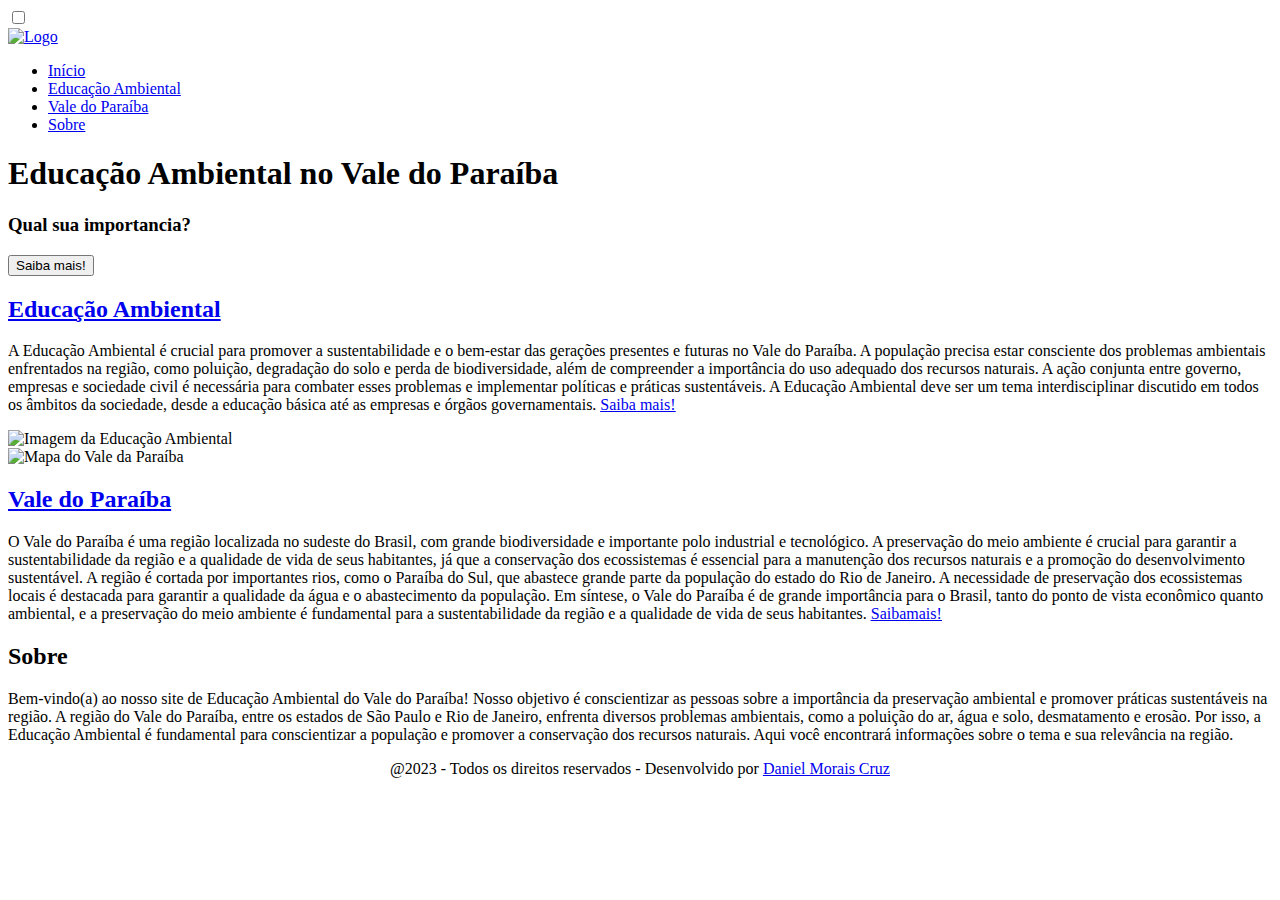
==== index.html @ 7ebb688d "atualização github pages 1" ====
<!DOCTYPE html>
<html lang="pt-BR">

<head>
    <meta charset="UTF-8">
    <meta name="viewport" content="width=device-width, initial-scale=1.0">
    <title>Home</title>
    <link rel="stylesheet" href="/assets/css/style.css">
</head>

<body class="main-bg">
    <input id="close-menu" class="close-menu" type="checkbox" aria-label="Close menu" role="button">
    <label class="close-menu-label" for="close-menu" title="close menu"></label>
    <header class="menu greem-bg">
        <div class="main-content menu-content">
            <a href="index.html" onclick="getElementById('close-menu').checked = false;">
                <img src="/assets/img/logos/logo.png" alt="Logo">
            </a>
            <nav>
                <ul onclick="getElementById('close-menu').checked = false;">
                    <li><a href="#home">Início</a></li>
                    <li><a href="#Educacao">Educação Ambiental</a></li>
                    <li><a href="#Vale">Vale do Paraíba</a></li>
                    <li><a href="#Sobre">Sobre</a></li>
                </ul>
            </nav>
        </div>
    </header>

    <main class="conteudo" id="home">

        <section class="intro first-bg section">
            <div class="intro-content main-content">
                <h1>Educação Ambiental no Vale do Paraíba</h1>
                <h3>Qual sua importancia?</h3>
                <a href="#Educacao">
                    <button>Saiba mais!</button>
                </a>
            </div>
        </section>

        <section class="conteudo main-bg section" id="Educacao">
            <div class="main-content conteudo-content">
                <aside class="conteudo-text-content">
                    <h2><a href="educacaoAmbiental.html">Educação Ambiental</a></h2>
                    <p>
                        A Educação Ambiental é crucial para promover a sustentabilidade e o bem-estar das gerações
                        presentes e futuras no Vale do Paraíba. A população precisa estar consciente dos problemas
                        ambientais enfrentados na região, como poluição, degradação do solo e perda de biodiversidade,
                        além de compreender a importância do uso adequado dos recursos naturais. A ação conjunta entre
                        governo, empresas e sociedade civil é necessária para combater esses problemas e implementar
                        políticas e práticas sustentáveis. A Educação Ambiental deve ser um tema interdisciplinar
                        discutido em todos os âmbitos da sociedade, desde a educação básica até as empresas e órgãos
                        governamentais.
                        <a href="educacaoAmbiental.html"><u>Saiba mais!</u></a>
                    </p>
                </aside>

                <article class="conteudo-img">
                    <img src="/assets/img/EducacaoAmbiental.jpg" alt="Imagem da Educação Ambiental">
                </article>
            </div>
        </section>


        <section class="conteudo second-bg section" id="Vale">
            <div class="main-content conteudo-content">
                <article class="conteudo-img">
                    <img src="/assets/img/mapaVale.png" alt="Mapa do Vale da Paraíba">
                </article>
                <aside class="conteudo-text-content">
                    <h2><a href="valeDaParaiba.html">Vale do Paraíba</a></h2>
                    <p>
                        O Vale do Paraíba é uma região localizada no sudeste do Brasil, com grande biodiversidade e
                        importante polo industrial e tecnológico. A preservação do meio ambiente é crucial para garantir
                        a sustentabilidade da região e a qualidade de vida de seus habitantes, já que a conservação dos
                        ecossistemas é essencial para a manutenção dos recursos naturais e a promoção do desenvolvimento
                        sustentável. A região é cortada por importantes rios, como o Paraíba do Sul, que abastece grande
                        parte da população do estado do Rio de Janeiro. A necessidade de preservação dos ecossistemas
                        locais é destacada para garantir a qualidade da água e o abastecimento da população. Em síntese,
                        o Vale do Paraíba é de grande importância para o Brasil, tanto do ponto de vista econômico
                        quanto ambiental, e a preservação do meio ambiente é fundamental para a sustentabilidade da
                        região e a qualidade de vida de seus habitantes.
                        <a href="valeDaParaiba.html"><u>Saibamais!</u></a>
                    </p>
                </aside>
            </div>
        </section>

        <section class="sobre main-bg section" id="Sobre">
            <div class="sobre-content intro-content">
                <h2>Sobre</h2>
                <p class="sobre-content-text">
                    Bem-vindo(a) ao nosso site de Educação Ambiental do Vale do Paraíba! Nosso objetivo é conscientizar
                    as pessoas sobre a importância da preservação ambiental e promover práticas sustentáveis na região.
                    A região do Vale do Paraíba, entre os estados de São Paulo e Rio de Janeiro, enfrenta diversos
                    problemas ambientais, como a poluição do ar, água e solo, desmatamento e erosão. Por isso, a
                    Educação Ambiental é fundamental para conscientizar a população e promover a conservação dos
                    recursos naturais. Aqui você encontrará informações sobre o tema e sua relevância na região.
                </p>
            </div>

        </section>

    </main>

    <footer class="main-bg">
        <center>
            @2023 - Todos os direitos reservados - Desenvolvido por
            <a href="https://github.com/DanielMoraisCruz">Daniel Morais Cruz</a>
        </center>
    </footer>
</body>

</html>
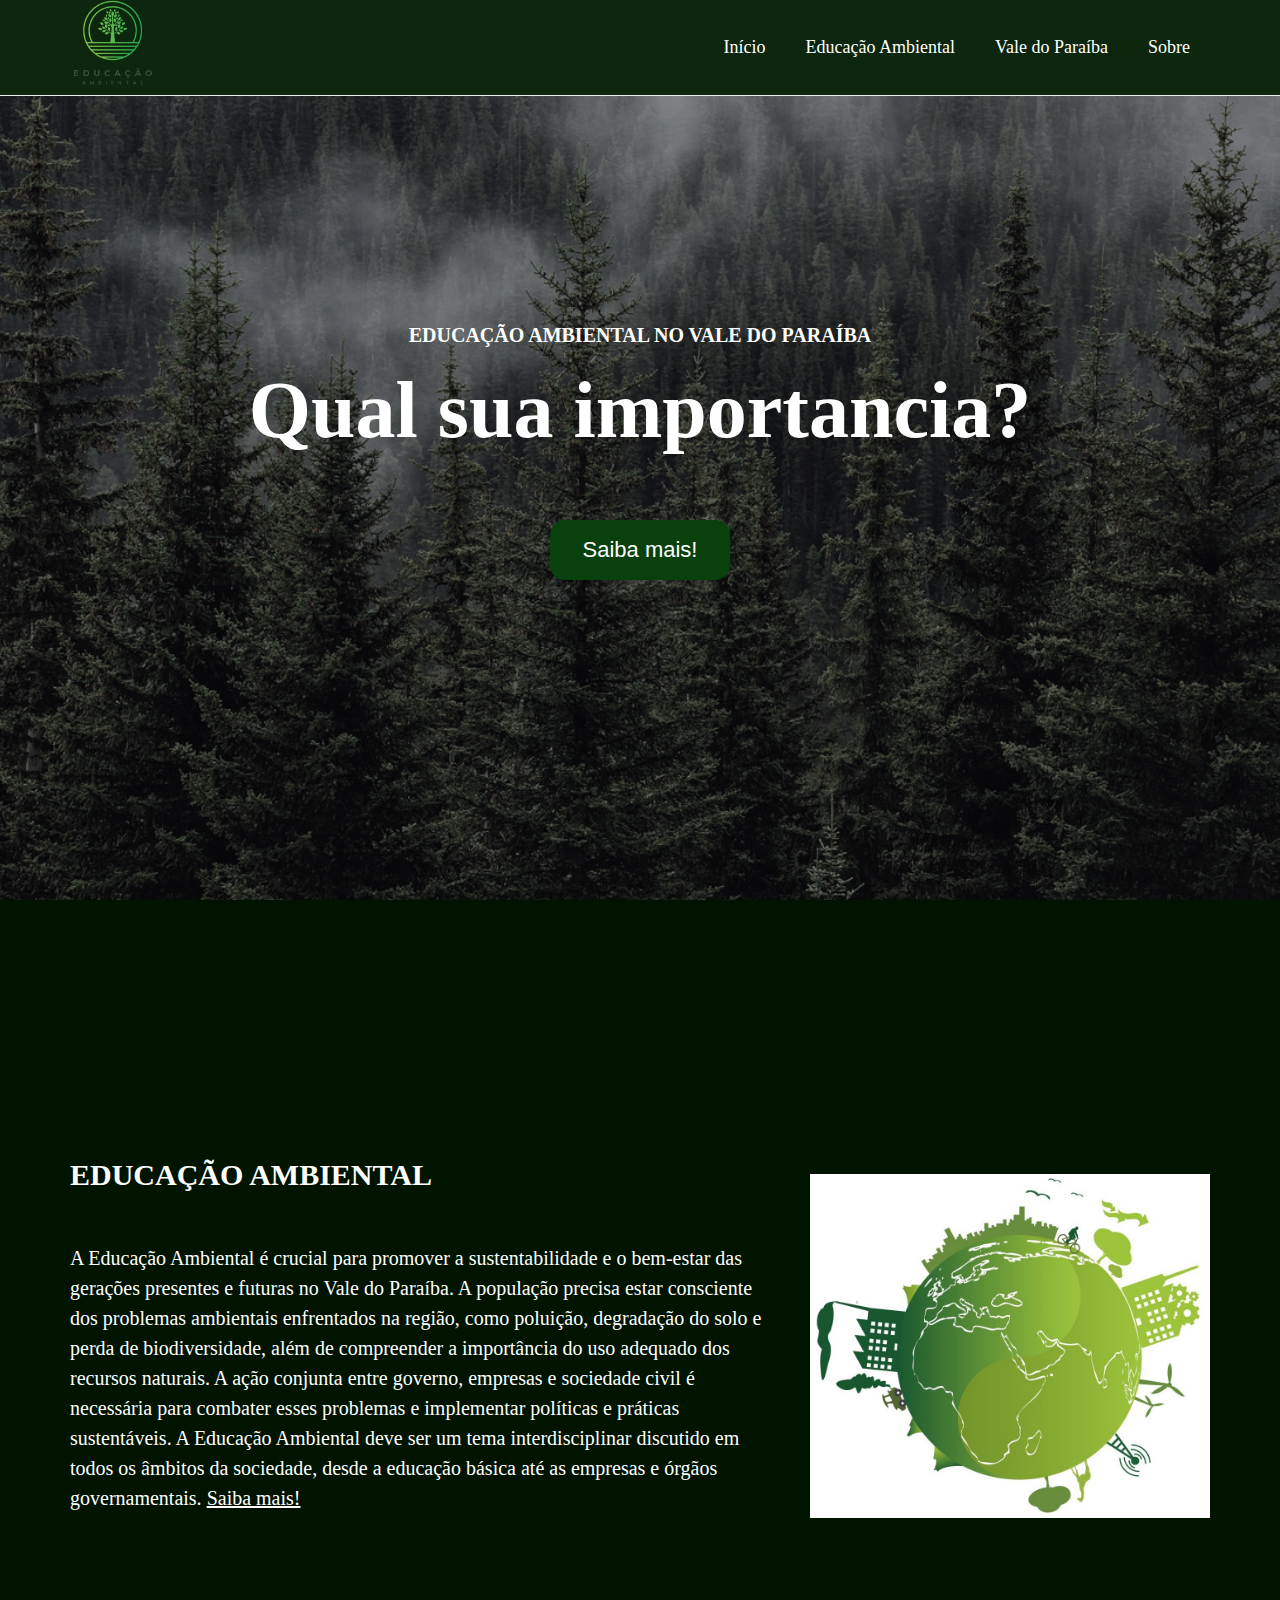
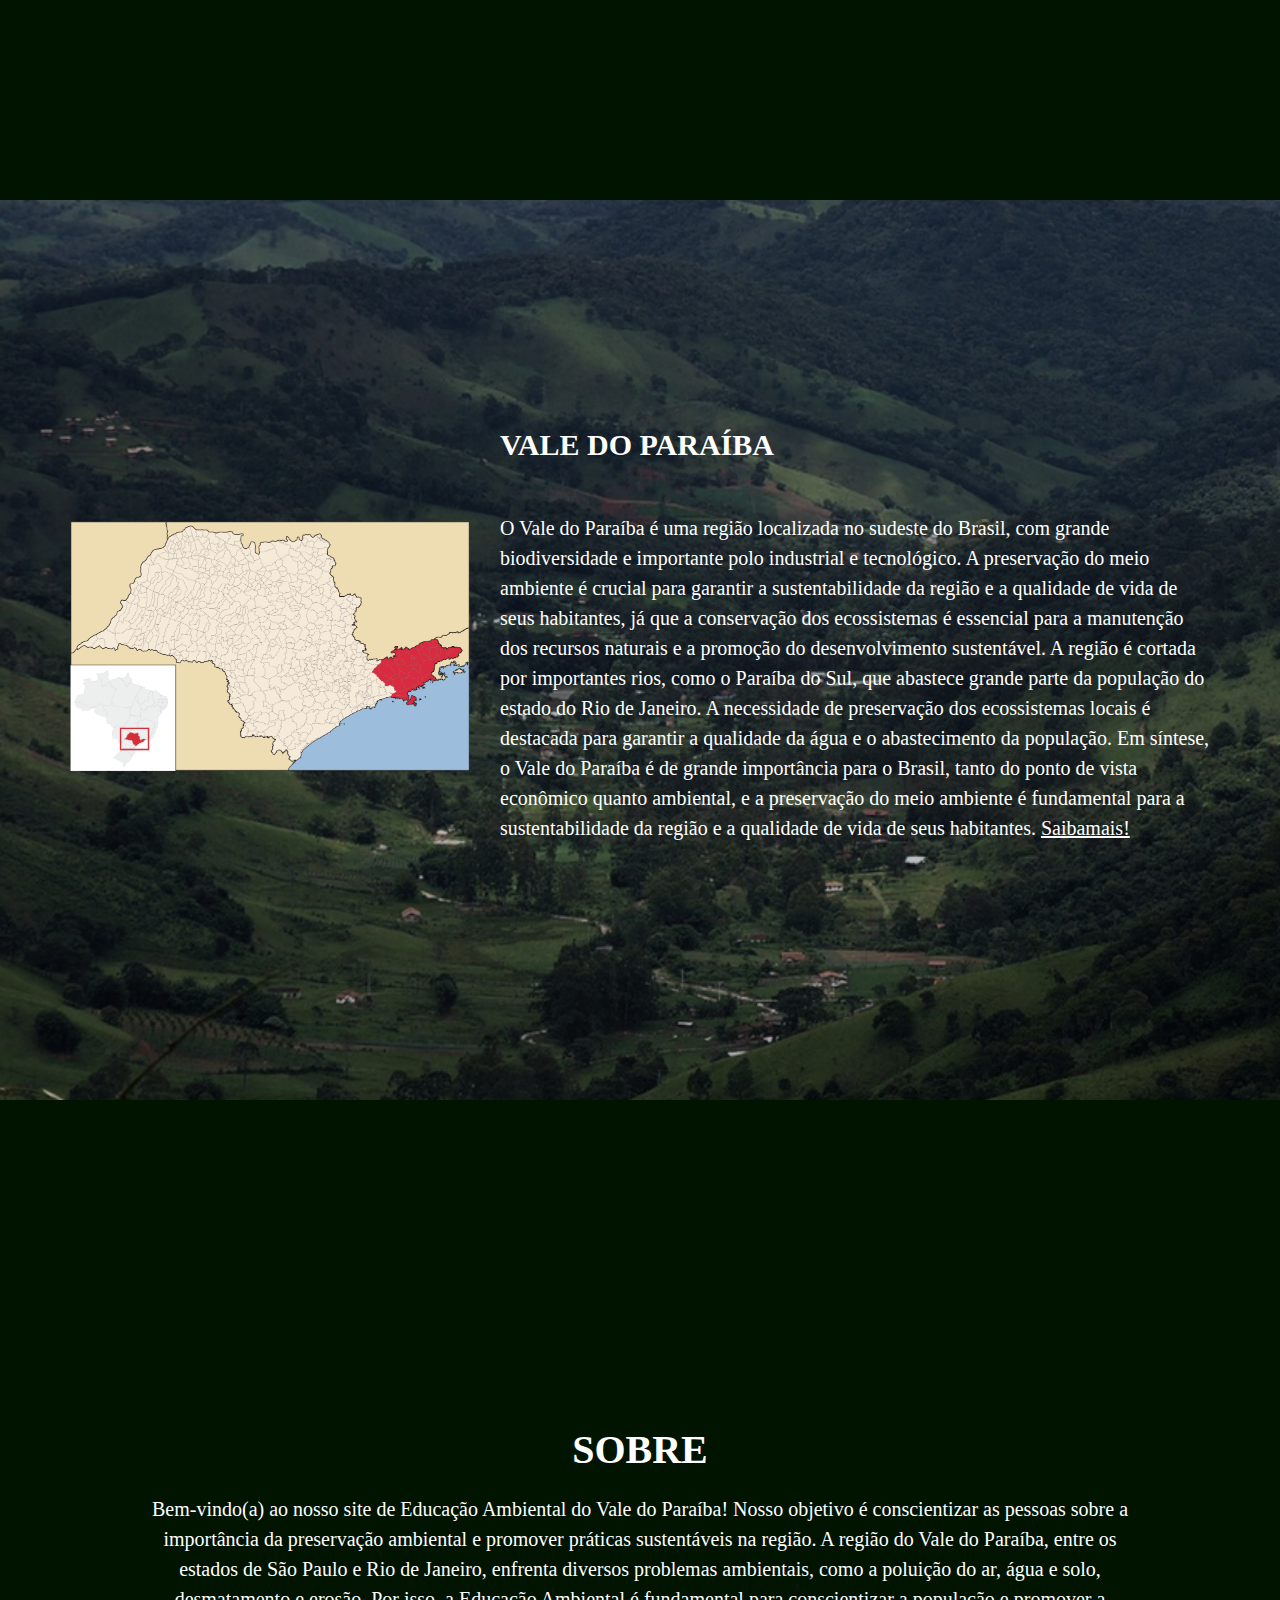
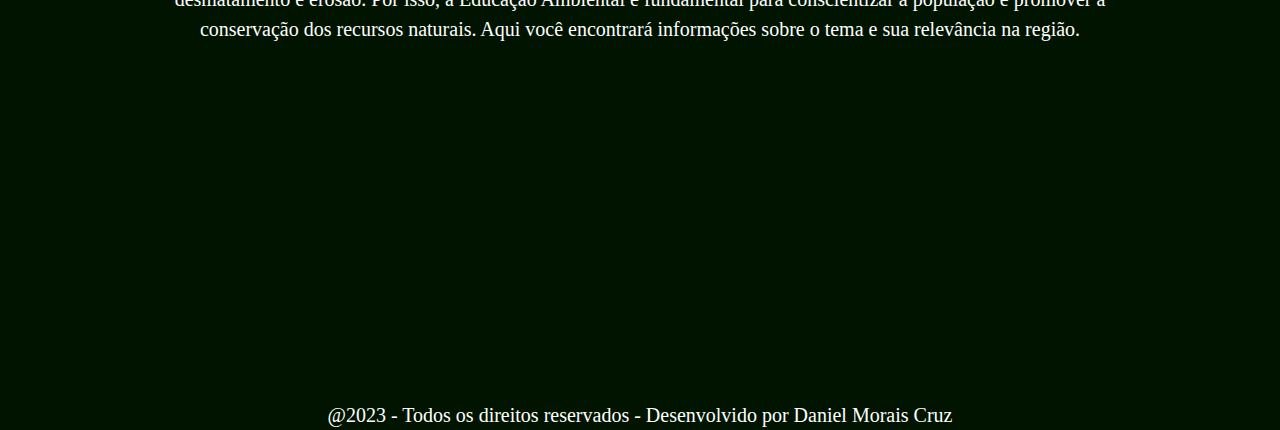
==== commit 1d363b66: "atualizações para o githubpages" ====
--- a/index.html
+++ b/index.html
@@ -5,7 +5,7 @@
     <meta charset="UTF-8">
     <meta name="viewport" content="width=device-width, initial-scale=1.0">
     <title>Home</title>
-    <link rel="stylesheet" href="/assets/css/style.css">
+    <link rel="stylesheet" href="css/style.css">
 </head>
 
 <body class="main-bg">
@@ -14,7 +14,7 @@
     <header class="menu greem-bg">
         <div class="main-content menu-content">
             <a href="index.html" onclick="getElementById('close-menu').checked = false;">
-                <img src="/assets/img/logos/logo.png" alt="Logo">
+                <img src="/img/logos/logo.png" alt="Logo">
             </a>
             <nav>
                 <ul onclick="getElementById('close-menu').checked = false;">
@@ -42,7 +42,7 @@
         <section class="conteudo main-bg section" id="Educacao">
             <div class="main-content conteudo-content">
                 <aside class="conteudo-text-content">
-                    <h2><a href="educacaoAmbiental.html">Educação Ambiental</a></h2>
+                    <h2><a href="/pages/educacaoAmbiental.html">Educação Ambiental</a></h2>
                     <p>
                         A Educação Ambiental é crucial para promover a sustentabilidade e o bem-estar das gerações
                         presentes e futuras no Vale do Paraíba. A população precisa estar consciente dos problemas
@@ -52,12 +52,12 @@
                         políticas e práticas sustentáveis. A Educação Ambiental deve ser um tema interdisciplinar
                         discutido em todos os âmbitos da sociedade, desde a educação básica até as empresas e órgãos
                         governamentais.
-                        <a href="educacaoAmbiental.html"><u>Saiba mais!</u></a>
+                        <a href="/pages/educacaoAmbiental.html"><u>Saiba mais!</u></a>
                     </p>
                 </aside>
 
                 <article class="conteudo-img">
-                    <img src="/assets/img/EducacaoAmbiental.jpg" alt="Imagem da Educação Ambiental">
+                    <img src="/img/EducacaoAmbiental.jpg" alt="Imagem da Educação Ambiental">
                 </article>
             </div>
         </section>
@@ -66,10 +66,10 @@
         <section class="conteudo second-bg section" id="Vale">
             <div class="main-content conteudo-content">
                 <article class="conteudo-img">
-                    <img src="/assets/img/mapaVale.png" alt="Mapa do Vale da Paraíba">
+                    <img src="/img/mapaVale.png" alt="Mapa do Vale da Paraíba">
                 </article>
                 <aside class="conteudo-text-content">
-                    <h2><a href="valeDaParaiba.html">Vale do Paraíba</a></h2>
+                    <h2><a href="/pages/valeDaParaiba.html">Vale do Paraíba</a></h2>
                     <p>
                         O Vale do Paraíba é uma região localizada no sudeste do Brasil, com grande biodiversidade e
                         importante polo industrial e tecnológico. A preservação do meio ambiente é crucial para garantir
@@ -81,7 +81,7 @@
                         o Vale do Paraíba é de grande importância para o Brasil, tanto do ponto de vista econômico
                         quanto ambiental, e a preservação do meio ambiente é fundamental para a sustentabilidade da
                         região e a qualidade de vida de seus habitantes.
-                        <a href="valeDaParaiba.html"><u>Saibamais!</u></a>
+                        <a href="/pages/valeDaParaiba.html"><u>Saibamais!</u></a>
                     </p>
                 </aside>
             </div>
--- a/css/style.css
+++ b/css/style.css
@@ -0,0 +1,444 @@
+/*Variaveis Globais*/
+
+:root {
+    --primary-color: rgba(12, 39, 13);
+    --secondary-color: rgb(38, 166, 42);
+    --white-color: #FFFFFF;
+    --light-gray-color: #EEEEEE;
+    --gap: 3rem;
+}
+
+/*Alteraçõem em elemento principais*/
+
+* {
+    margin: 0;
+    padding: 0;
+    box-sizing: border-box;
+}
+
+html {
+    font-size: 62.5%;
+    scroll-behavior: smooth;
+}
+
+body {
+    font-family: 'times new roman', sans-serif;
+    font-size: 2rem;
+    color: var(--primary-color);
+    line-height: 1.5;
+}
+
+h1,
+h2,
+h3 {
+    font-family: 'times new roman', sans-serif;
+}
+
+h1 {
+    font-size: 5rem;
+    text-transform: uppercase;
+}
+
+h2 {
+    font-size: 6rem;
+    margin-bottom: 5rem;
+    text-transform: uppercase;
+    line-height: 1.2;
+}
+
+h3 {
+    font-size: 6rem;
+}
+
+h4 {
+    font-size: 4.5rem;
+}
+
+h5 {
+    font-size: 4rem;
+}
+
+h6 {
+    font-size: 3.5rem;
+}
+
+a {
+    text-decoration: none;
+    color: var(--white-color);
+}
+
+p {
+    margin-bottom: 3rem;
+}
+
+/*Classes Genericas*/
+
+.close-menu {
+    display: none;
+}
+
+.main-bg {
+    background-color: rgb(0, 20, 0);
+    background-size: cover;
+    background-position: center center;
+    color: var(--white-color);
+}
+
+.greem-bg {
+    background: var(--primary-color);
+    color: var(--white-color);
+}
+
+.first-bg {
+    background-image: url('/img/Fundo1.png');
+    color: var(--white-color);
+    background-size: cover;
+    background-position: center center;
+}
+
+.second-bg {
+    background-image: url('/img/Fundo2.png');
+    color: var(--white-color);
+    background-size: cover;
+    background-position: center center;
+}
+
+.third-bg {
+    background-image: url('/img/Fundo3.png');
+    color: var(--white-color);
+    background-size: cover;
+    background-position: center center;
+}
+
+.main-content {
+    max-width: 120rem;
+    margin: 0 auto;
+    padding: 10rem var(--gap);
+}
+
+.section {
+    min-height: 100vh;
+}
+
+.menu-spacing {
+    height: 8rem;
+}
+
+body .full-width {
+    width: 100%;
+    flex: 1 1 100%;
+}
+
+
+/*Classes de Menu*/
+.menu {
+    position: fixed;
+    top: 0;
+    left: 0;
+    right: 0;
+    width: 100%;
+    z-index: 1;
+    border-bottom: 0.1rem solid var(--light-gray-color);
+}
+
+.menu-content {
+    display: flex;
+    justify-content: space-between;
+    align-items: center;
+    padding-top: 0;
+    padding-bottom: 0;
+}
+
+.menu ul {
+    list-style: none;
+    display: flex;
+}
+
+.menu ul li a {
+    display: block;
+    padding: 2rem;
+    font-size: 1.8rem;
+    color: var(--white-color);
+    position: relative;
+}
+
+.menu ul li a::after {
+    content: '';
+    position: absolute;
+    bottom: 1rem;
+    left: 50%;
+    width: 0;
+    height: 0.2rem;
+    background: var(--secondary-color);
+    transition: all 300ms ease-in-out;
+}
+
+.menu ul li a:hover::after {
+    width: 50%;
+    left: 25%;
+}
+
+.menu img {
+    width: 8.5rem;
+}
+
+/*Classes de Primeira Sessão*/
+.intro-content {
+    /* margin-top: 4rem; */
+    max-width: 1400rem;
+    display: flex;
+    flex-direction: column;
+    flex-wrap: nowrap;
+    justify-content: center;
+    min-height: 100vh;
+    align-items: center;
+}
+
+.intro-content h1 {
+    font-size: 2rem;
+}
+
+.intro-content h3 {
+    font-size: 8rem;
+    margin-bottom: 5rem;
+}
+
+.intro-content button {
+    width: 18rem;
+    height: 6rem;
+    border: none;
+    border-radius: 1.5rem;
+
+    font-size: 2.2rem;
+    font-weight: 400;
+    color: #EEEEEE;
+
+    padding: 1.5rem 3rem;
+    background-color: rgb(8, 65, 11);
+    color: var(--white-color);
+    transition: all 300ms ease-in-out;
+}
+
+.intro-content button:hover {
+    background-color: rgb(17, 130, 23);
+    color: var(--white-color);
+}
+
+
+/*Classes de Segunda e Terceira Sessão*/
+.conteudo-content {
+    display: flex;
+    justify-content: center;
+    align-items: center;
+    gap: var(--gap);
+    min-height: 100vh;
+}
+
+.conteudo-text-content .conteudo-img {
+    display: flex;
+    flex-direction: column;
+    flex-wrap: nowrap;
+    justify-content: center;
+}
+
+.conteudo-text-content h2 {
+    font-size: 3rem;
+    margin-bottom: 5rem;
+}
+
+.conteudo-img img {
+    max-width: 100%;
+    min-width: 40rem;
+    height: auto;
+}
+
+
+
+/*Classes de Sobre*/
+
+.sobre-content {
+    padding: 3rem;
+    margin-left: 12rem;
+    margin-right: 12rem;
+    align-items: center;
+    text-align: center;
+}
+
+.sobre-content h2 {
+    font-size: 4rem;
+    margin-bottom: 2rem;
+}
+
+.sobre-content p {
+    max-width: 100rem;
+}
+
+/*Classes para conteudo teorico*/
+
+.eduAmbient-content {
+    padding: 3rem;
+    margin-top: 10rem;
+    margin-bottom: 10rem;
+    align-items: center;
+    text-align: center;
+}
+
+.eduAmbient-content h1 {
+    font-size: 4rem;
+    margin-bottom: 2rem;
+}
+
+.eduAmbient-content p {
+    max-width: 100rem;
+}
+
+
+/* Para Mobile */
+@media (max-width: 900px) {
+
+    .intro-content {
+        display: flex;
+        flex-direction: column;
+    }
+
+    .menu {
+        bottom: 0;
+        text-align: center;
+    }
+
+    .menu-content,
+    .menu-content ul {
+        flex-direction: column;
+        justify-content: center;
+    }
+
+    .menu-content {
+        height: 100vh;
+    }
+
+    .menu {
+        display: none;
+    }
+
+    .close-menu-label::after {
+        content: '☰';
+        position: fixed;
+        z-index: 2;
+        top: 2rem;
+        right: 2rem;
+        background: var(--primary-color);
+        color: var(--white-color);
+        font-size: 3rem;
+        line-height: 3rem;
+        width: 3rem;
+        height: 3rem;
+        text-align: center;
+        padding: 0.5rem;
+        cursor: pointer;
+    }
+
+    .close-menu:checked~.menu {
+        display: block;
+    }
+
+    .close-menu:checked~.close-menu-label::after {
+        content: '×';
+    }
+
+    .menu-spacing {
+        display: none;
+    }
+
+    .eduAmbient-content {
+        padding: 3rem;
+        margin-top: 5rem;
+        margin-bottom: 5rem;
+        align-items: center;
+        text-align: center;
+    }
+    
+    .eduAmbient-content h1 {
+        font-size: 2rem;
+        margin-bottom: 2rem;
+    }
+    
+    .eduAmbient-content p {
+        font-size: 70%;
+    }
+
+    .sobre-content {
+        padding: 3rem;
+        margin-left: 2rem;
+        margin-right: 2rem;
+        align-items: center;
+        text-align: center;
+    }
+    
+    .sobre-content h2 {
+        font-size: 3rem;
+        margin-bottom: 2rem;
+    }
+    
+    .sobre-content p {
+        font-size: 60%;
+    }
+
+    .conteudo-content {
+        display: flex;
+        flex-direction: column;
+        justify-content: center;
+        align-items: center;
+        text-align: center;
+        gap: var(--gap);
+        min-height: 100vh;
+    }
+
+    .conteudo-text-content h2 {
+        font-size: 130%;
+        margin-bottom: 5rem;
+    }
+
+    .conteudo-text-content p {
+        font-size: 70%;
+    }
+    
+    .conteudo-img img {
+        max-width: 50%;
+        min-width: 30rem;
+        height: auto;
+    }
+    
+    .intro-content h1 {
+        font-size: 60%;
+    }
+    
+    .intro-content h3 {
+        font-size: 120%;
+        margin-bottom: 2.5rem;
+    }
+    
+    .intro-content button {
+        width: 10rem;
+        height: 4rem;
+        border: none;
+        border-radius: 1.5rem;
+    
+        font-size: 1.1rem;
+        font-weight: 200;
+        color: #EEEEEE;
+    
+        padding: 0.25rem 1.5rem;
+        background-color: rgb(8, 65, 11);
+        color: var(--white-color);
+        transition: all 300ms ease-in-out;
+    }
+    
+    .intro-content button:hover {
+        background-color: rgb(17, 130, 23);
+        color: var(--white-color);
+    }
+
+    footer {
+        font-size: 1.3rem;
+    }
+}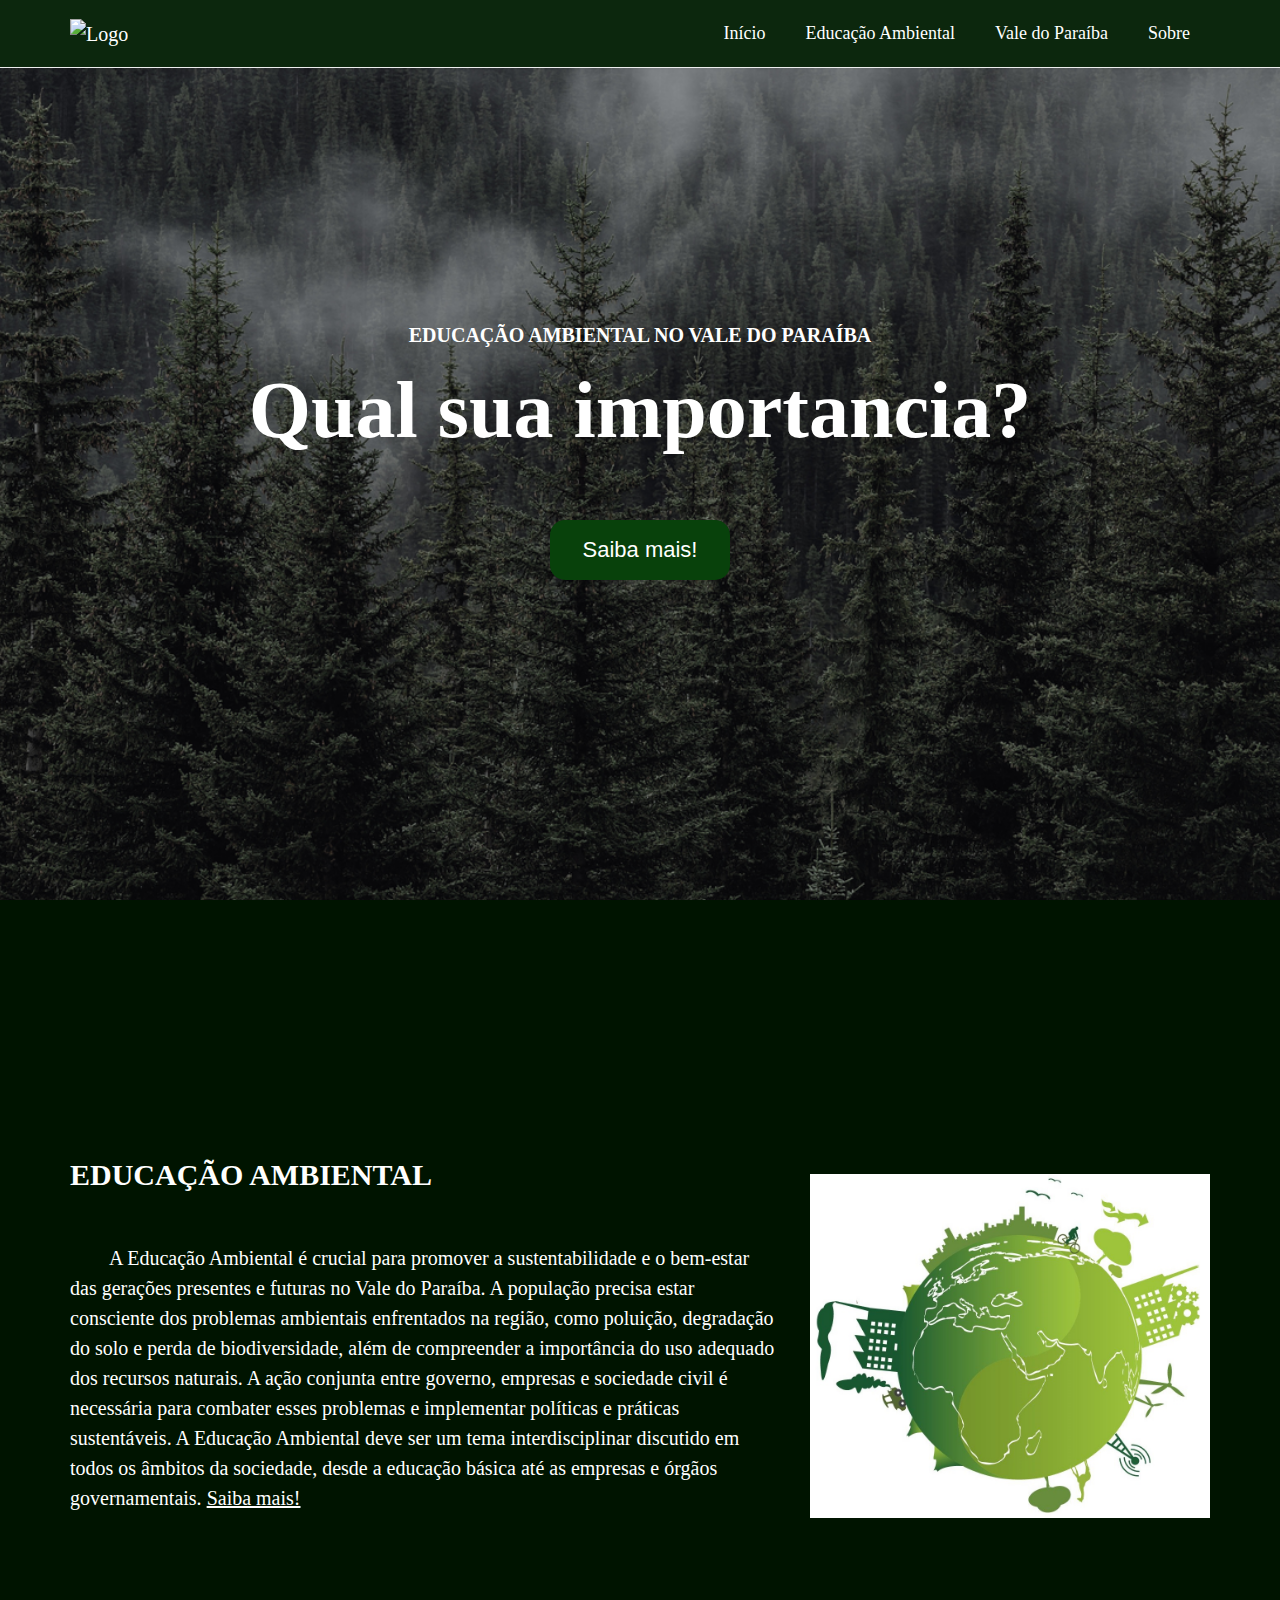
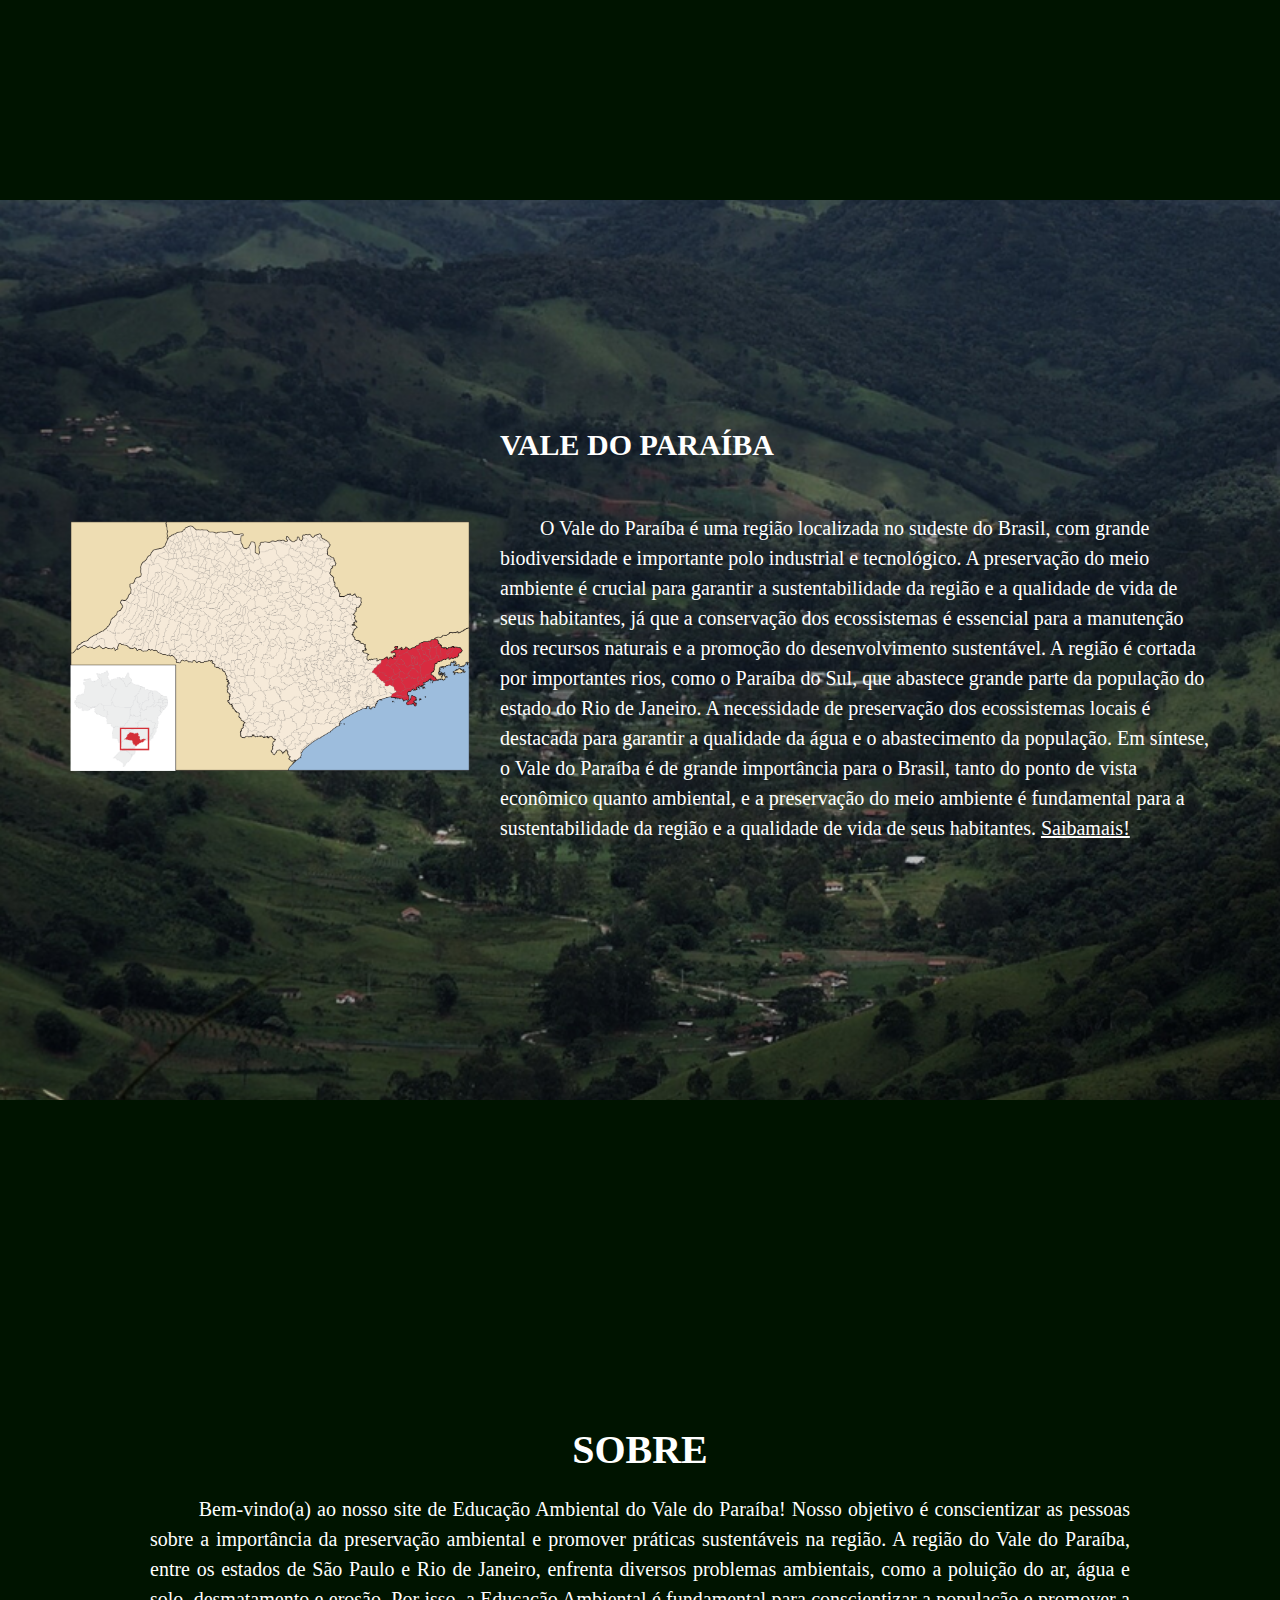
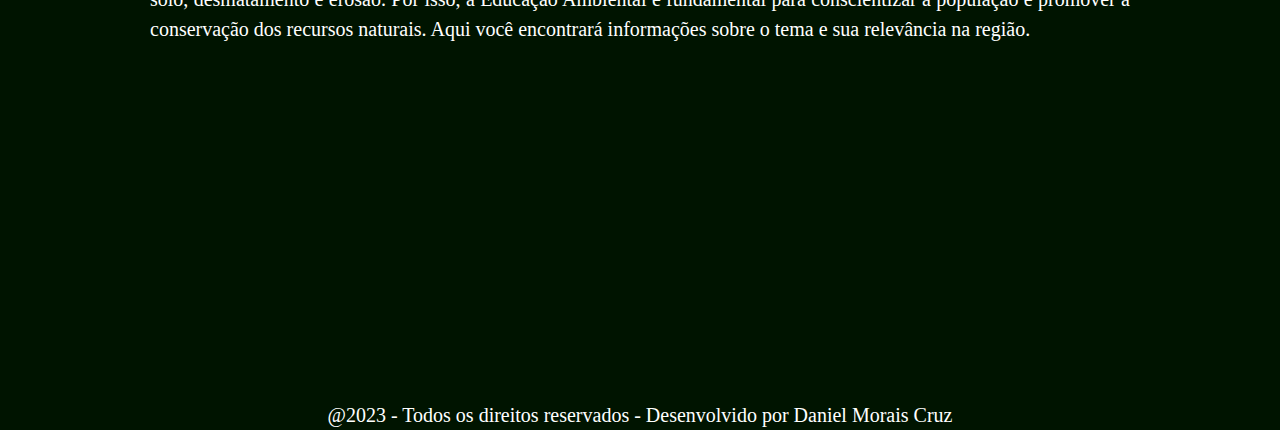
==== commit ca44bbd4: "detalhes e finalização do trabalho" ====
--- a/index.html
+++ b/index.html
@@ -5,7 +5,7 @@
     <meta charset="UTF-8">
     <meta name="viewport" content="width=device-width, initial-scale=1.0">
     <title>Home</title>
-    <link rel="stylesheet" href="css/style.css">
+    <link rel="stylesheet" href="style.css">
 </head>
 
 <body class="main-bg">
@@ -14,7 +14,7 @@
     <header class="menu greem-bg">
         <div class="main-content menu-content">
             <a href="index.html" onclick="getElementById('close-menu').checked = false;">
-                <img src="/img/logos/logo.png" alt="Logo">
+                <img src="img/logo.png" alt="Logo">
             </a>
             <nav>
                 <ul onclick="getElementById('close-menu').checked = false;">
@@ -42,9 +42,9 @@
         <section class="conteudo main-bg section" id="Educacao">
             <div class="main-content conteudo-content">
                 <aside class="conteudo-text-content">
-                    <h2><a href="/pages/educacaoAmbiental.html">Educação Ambiental</a></h2>
+                    <h2><a href="EducacaoAmbiental.html">Educação Ambiental</a></h2>
                     <p>
-                        A Educação Ambiental é crucial para promover a sustentabilidade e o bem-estar das gerações
+                        &nbsp &nbsp &nbsp &nbsp A Educação Ambiental é crucial para promover a sustentabilidade e o bem-estar das gerações
                         presentes e futuras no Vale do Paraíba. A população precisa estar consciente dos problemas
                         ambientais enfrentados na região, como poluição, degradação do solo e perda de biodiversidade,
                         além de compreender a importância do uso adequado dos recursos naturais. A ação conjunta entre
@@ -52,26 +52,25 @@
                         políticas e práticas sustentáveis. A Educação Ambiental deve ser um tema interdisciplinar
                         discutido em todos os âmbitos da sociedade, desde a educação básica até as empresas e órgãos
                         governamentais.
-                        <a href="/pages/educacaoAmbiental.html"><u>Saiba mais!</u></a>
+                        <a href="EducacaoAmbiental.html"><u>Saiba mais!</u></a>
                     </p>
                 </aside>
 
                 <article class="conteudo-img">
-                    <img src="/img/EducacaoAmbiental.jpg" alt="Imagem da Educação Ambiental">
+                    <img src="img/EducacaoAmbiental.jpg" alt="Imagem da Educação Ambiental">
                 </article>
             </div>
         </section>
 
-
         <section class="conteudo second-bg section" id="Vale">
             <div class="main-content conteudo-content">
                 <article class="conteudo-img">
-                    <img src="/img/mapaVale.png" alt="Mapa do Vale da Paraíba">
+                    <img src="img/mapaVale.png" alt="Mapa do Vale da Paraíba">
                 </article>
                 <aside class="conteudo-text-content">
-                    <h2><a href="/pages/valeDaParaiba.html">Vale do Paraíba</a></h2>
+                    <h2><a href="ValeDaParaiba.html">Vale do Paraíba</a></h2>
                     <p>
-                        O Vale do Paraíba é uma região localizada no sudeste do Brasil, com grande biodiversidade e
+                        &nbsp &nbsp &nbsp &nbsp O Vale do Paraíba é uma região localizada no sudeste do Brasil, com grande biodiversidade e
                         importante polo industrial e tecnológico. A preservação do meio ambiente é crucial para garantir
                         a sustentabilidade da região e a qualidade de vida de seus habitantes, já que a conservação dos
                         ecossistemas é essencial para a manutenção dos recursos naturais e a promoção do desenvolvimento
@@ -81,7 +80,7 @@
                         o Vale do Paraíba é de grande importância para o Brasil, tanto do ponto de vista econômico
                         quanto ambiental, e a preservação do meio ambiente é fundamental para a sustentabilidade da
                         região e a qualidade de vida de seus habitantes.
-                        <a href="/pages/valeDaParaiba.html"><u>Saibamais!</u></a>
+                        <a href="ValeDaParaiba.html"><u>Saibamais!</u></a>
                     </p>
                 </aside>
             </div>
@@ -91,7 +90,7 @@
             <div class="sobre-content intro-content">
                 <h2>Sobre</h2>
                 <p class="sobre-content-text">
-                    Bem-vindo(a) ao nosso site de Educação Ambiental do Vale do Paraíba! Nosso objetivo é conscientizar
+                    &nbsp &nbsp &nbsp &nbsp Bem-vindo(a) ao nosso site de Educação Ambiental do Vale do Paraíba! Nosso objetivo é conscientizar
                     as pessoas sobre a importância da preservação ambiental e promover práticas sustentáveis na região.
                     A região do Vale do Paraíba, entre os estados de São Paulo e Rio de Janeiro, enfrenta diversos
                     problemas ambientais, como a poluição do ar, água e solo, desmatamento e erosão. Por isso, a
--- a/style.css
+++ b/style.css
@@ -0,0 +1,451 @@
+/*Variaveis Globais*/
+
+:root {
+    --primary-color: rgba(12, 39, 13);
+    --secondary-color: rgb(38, 166, 42);
+    --white-color: #FFFFFF;
+    --light-gray-color: #EEEEEE;
+    --gap: 3rem;
+}
+
+/*Alteraçõem em elemento principais*/
+
+* {
+    margin: 0;
+    padding: 0;
+    box-sizing: border-box;
+}
+
+html {
+    font-size: 62.5%;
+    scroll-behavior: smooth;
+}
+
+body {
+    font-family: 'times new roman', sans-serif;
+    font-size: 2rem;
+    color: var(--primary-color);
+    line-height: 1.5;
+}
+
+h1,
+h2,
+h3 {
+    font-family: 'times new roman', sans-serif;
+}
+
+h1 {
+    font-size: 5rem;
+    text-transform: uppercase;
+}
+
+h2 {
+    font-size: 6rem;
+    margin-bottom: 5rem;
+    text-transform: uppercase;
+    line-height: 1.2;
+}
+
+h3 {
+    font-size: 6rem;
+}
+
+h4 {
+    font-size: 4.5rem;
+}
+
+h5 {
+    font-size: 4rem;
+}
+
+h6 {
+    font-size: 3.5rem;
+}
+
+a {
+    text-decoration: none;
+    color: var(--white-color);
+}
+
+p {
+    margin-bottom: 3rem;
+}
+
+/*Classes Genericas*/
+
+.close-menu {
+    display: none;
+}
+
+.main-bg {
+    background-color: rgb(0, 20, 0);
+    background-size: cover;
+    background-position: center center;
+    color: var(--white-color);
+}
+
+.greem-bg {
+    background: var(--primary-color);
+    color: var(--white-color);
+}
+
+.first-bg {
+    background-image: url("img/Fundo1.png");
+    color: var(--white-color);
+    background-size: cover;
+    background-position: center center;
+}
+
+.second-bg {
+    background-image: url("img/Fundo2.png");
+    color: var(--white-color);
+    background-size: cover;
+    background-position: center center;
+}
+
+.third-bg {
+    background-image: url("img/Fundo3.png");
+    color: var(--white-color);
+    background-size: cover;
+    background-position: center center;
+}
+
+.main-content {
+    max-width: 120rem;
+    margin: 0 auto;
+    padding: 10rem var(--gap);
+}
+
+.section {
+    min-height: 100vh;
+}
+
+.menu-spacing {
+    height: 8rem;
+}
+
+body .full-width {
+    width: 100%;
+    flex: 1 1 100%;
+}
+
+
+/*Classes de Menu*/
+.menu {
+    position: fixed;
+    top: 0;
+    left: 0;
+    right: 0;
+    width: 100%;
+    z-index: 1;
+    border-bottom: 0.1rem solid var(--light-gray-color);
+}
+
+.menu-content {
+    display: flex;
+    justify-content: space-between;
+    align-items: center;
+    padding-top: 0;
+    padding-bottom: 0;
+}
+
+.menu ul {
+    list-style: none;
+    display: flex;
+}
+
+.menu ul li a {
+    display: block;
+    padding: 2rem;
+    font-size: 1.8rem;
+    color: var(--white-color);
+    position: relative;
+}
+
+.menu ul li a::after {
+    content: '';
+    position: absolute;
+    bottom: 1rem;
+    left: 50%;
+    width: 0;
+    height: 0.2rem;
+    background: var(--secondary-color);
+    transition: all 300ms ease-in-out;
+}
+
+.menu ul li a:hover::after {
+    width: 50%;
+    left: 25%;
+}
+
+.menu img {
+    width: 8.5rem;
+}
+
+/*Classes de Primeira Sessão*/
+.intro-content {
+    /* margin-top: 4rem; */
+    max-width: 1400rem;
+    display: flex;
+    flex-direction: column;
+    flex-wrap: nowrap;
+    justify-content: center;
+    min-height: 100vh;
+    align-items: center;
+}
+
+.intro-content h1 {
+    font-size: 2rem;
+}
+
+.intro-content h3 {
+    font-size: 8rem;
+    margin-bottom: 5rem;
+}
+
+.intro-content button {
+    width: 18rem;
+    height: 6rem;
+    border: none;
+    border-radius: 1.5rem;
+
+    font-size: 2.2rem;
+    font-weight: 400;
+    color: #EEEEEE;
+
+    padding: 1.5rem 3rem;
+    background-color: rgb(8, 65, 11);
+    color: var(--white-color);
+    transition: all 300ms ease-in-out;
+}
+
+.intro-content button:hover {
+    background-color: rgb(17, 130, 23);
+    color: var(--white-color);
+}
+
+
+/*Classes de Segunda e Terceira Sessão*/
+.conteudo-content {
+    display: flex;
+    justify-content: center;
+    align-items: center;
+    gap: var(--gap);
+    min-height: 100vh;
+}
+
+.conteudo-text-content .conteudo-img {
+    display: flex;
+    flex-direction: column;
+    flex-wrap: nowrap;
+    justify-content: center;
+}
+
+.conteudo-text-content h2 {
+    font-size: 3rem;
+    margin-bottom: 5rem;
+}
+
+.conteudo-img img {
+    max-width: 100%;
+    min-width: 40rem;
+    height: auto;
+}
+
+
+
+/*Classes de Sobre*/
+
+.sobre-content {
+    padding: 3rem;
+    margin-left: 12rem;
+    margin-right: 12rem;
+    align-items: center;
+    text-align: justify;
+}
+
+.sobre-content h2 {
+    font-size: 4rem;
+    margin-bottom: 2rem;
+}
+
+.sobre-content p {
+    max-width: 100rem;
+}
+
+/*Classes para conteudo teorico*/
+
+.eduAmbient-content {
+    padding-left: 3rem;
+    padding-right: 3rem;
+    
+    margin-top: 10rem;
+    margin-bottom: 1rem;
+    align-items: center;
+    text-align: justify;
+}
+
+.eduAmbient-content h1 {
+    font-size: 4rem;
+    margin-bottom: 2rem;
+}
+
+.eduAmbient-content p {
+    max-width: 100rem;
+}
+
+
+/* Para Mobile */
+@media (max-width: 900px) {
+
+    .menu {
+        bottom: 0;
+        text-align: center;
+    }
+
+    .menu-content,
+    .menu-content ul {
+        flex-direction: column;
+        justify-content: center;
+    }
+
+    .menu-content {
+        height: 100vh;
+    }
+
+    .menu {
+        display: none;
+    }
+
+    .close-menu-label::after {
+        content: '☰';
+        position: fixed;
+        z-index: 2;
+        top: 2rem;
+        right: 2rem;
+        background: var(--primary-color);
+        color: var(--white-color);
+        font-size: 3rem;
+        line-height: 3rem;
+        width: 3rem;
+        height: 3rem;
+        text-align: center;
+        padding: 0.5rem;
+        cursor: pointer;
+    }
+
+    .close-menu:checked~.menu {
+        display: block;
+    }
+
+    .close-menu:checked~.close-menu-label::after {
+        content: '×';
+    }
+
+    .menu-spacing {
+        display: none;
+    }
+
+    .intro-content {
+        display: flex;
+        flex-direction: column;
+    }
+
+    .intro-content h1 {
+        font-size: 65%;
+    }
+
+    .intro-content h3 {
+        font-size: 161%;
+        margin-bottom: 2.5rem;
+    }
+
+    .intro-content button {
+        width: 15rem;
+        height: 5rem;
+        border: none;
+        border-radius: 1.5rem;
+
+        font-size: 2rem;
+        font-style: bold;
+        font-weight: 400;
+        color: #EEEEEE;
+
+        padding: 0.25rem 1.5rem;
+        background-color: rgb(8, 65, 11);
+        color: var(--white-color);
+        transition: all 300ms ease-in-out;
+    }
+
+    .intro-content button:hover {
+        background-color: rgb(17, 130, 23);
+        color: var(--white-color);
+    }
+
+    .conteudo-content {
+        display: flex;
+        flex-direction: column;
+        justify-content: center;
+        align-items: center;
+        gap: var(--gap)-1;
+        min-height: 100vh;
+    }
+
+    .conteudo-text-content h2 {
+        font-size: 130%;
+        margin-bottom: 1rem;
+        text-align: center;
+    }
+
+    .conteudo-text-content p {
+        font-size: 70%;
+        margin-bottom: 0;
+        text-align: justify;
+    }
+
+    .conteudo-img img {
+        max-width: 50%;
+        min-width: 30rem;
+        height: auto;
+    }
+
+    .eduAmbient-content {
+        padding: 3rem;
+        margin-top: 5rem;
+        margin-bottom: 5rem;
+        align-items: center;
+    }
+
+    .eduAmbient-content h1 {
+        font-size: 2rem;
+        margin-bottom: 2rem;
+        text-align: center;
+    }
+
+    .eduAmbient-content p {
+        font-size: 70%;
+        text-align: justify;
+    }
+
+    .sobre-content {
+        padding: 3rem;
+        margin-left: 2rem;
+        margin-right: 2rem;
+        align-items: center;
+    }
+
+    .sobre-content h2 {
+        font-size: 3rem;
+        margin-bottom: 2rem;
+        text-align: center;
+    }
+
+    .sobre-content p {
+        font-size: 60%;
+        text-align: justify;
+    }
+
+    footer {
+        font-size: 1.3rem;
+    }
+}